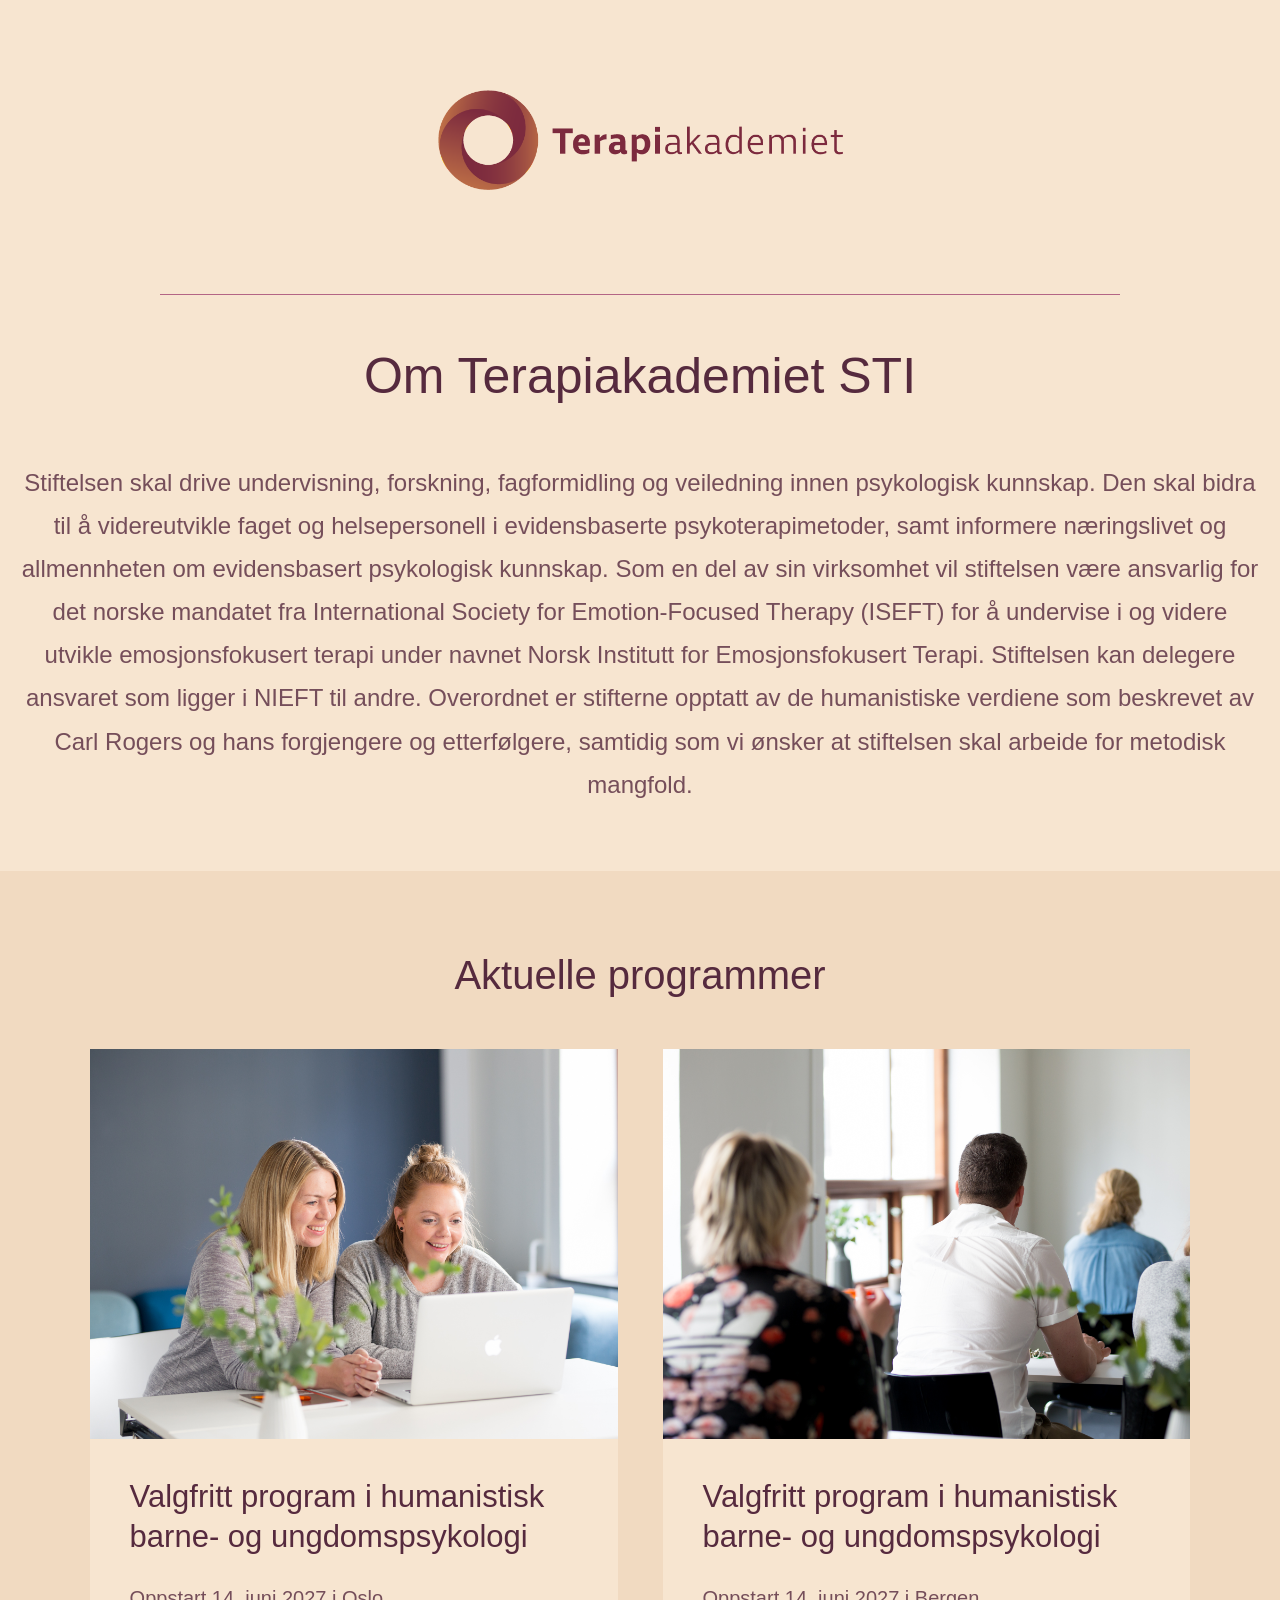
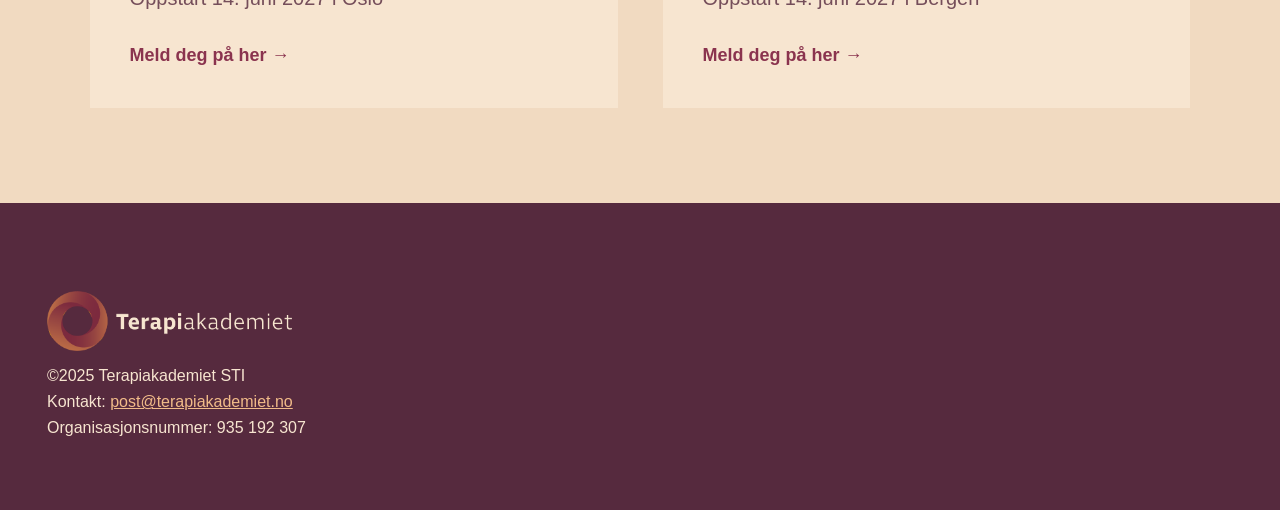
==== index.html @ d8d13974 "Første versjon av Terapiakademiet" ====
<!doctype html>
<html lang="no">
  <head>
    <meta charset="UTF-8" />
    <meta name="viewport" content="width=device-width, initial-scale=1.0" />

    <title>Terapiakademiet</title>

    <link rel="icon" type="image/png" href="images/favicon.png" />
    <link rel="stylesheet" href="style.css" />
  </head>

  <body>
    <!-- TOPP -->
    <header class="top">
      <img
        src="images/logo-burgunder.png"
        alt="Terapiakademiet"
        class="header-logo"
      />
    </header>

    <main>
      <!-- OM TERAPIAKADEMIET -->
      <div class="divider"></div>

      <section class="about">
        <h1>Om Terapiakademiet STI</h1>

        <p>
          Stiftelsen skal drive undervisning, forskning, fagformidling og
          veiledning innen psykologisk kunnskap. Den skal bidra til å
          videreutvikle faget og helsepersonell i evidensbaserte
          psykoterapimetoder, samt informere næringslivet og allmennheten om
          evidensbasert psykologisk kunnskap. Som en del av sin virksomhet vil
          stiftelsen være ansvarlig for det norske mandatet fra International
          Society for Emotion-Focused Therapy (ISEFT) for å undervise i og
          videre utvikle emosjonsfokusert terapi under navnet Norsk Institutt
          for Emosjonsfokusert Terapi. Stiftelsen kan delegere ansvaret som
          ligger i NIEFT til andre. Overordnet er stifterne opptatt av de
          humanistiske verdiene som beskrevet av Carl Rogers og hans forgjengere
          og etterfølgere, samtidig som vi ønsker at stiftelsen skal arbeide for
          metodisk mangfold.
        </p>
      </section>

      <!-- AKTUELLE PROGRAMMER -->
      <section class="courses">
        <div class="courses-inner">
          <h2>Aktuelle programmer</h2>

          <div class="course-grid">
            <!-- OSLO -->
            <a href="oslo.html" class="course-card">
              <img
                src="images/oslo.jpg"
                alt="Valgfritt program i humanistisk barne- og ungdomspsykologi i Oslo"
                class="course-image"
              />

              <div class="course-content">
                <h3>
                  Valgfritt program i humanistisk barne- og ungdomspsykologi
                </h3>

                <p class="course-start">Oppstart 14. juni 2027 i Oslo</p>

                <p class="course-link">Meld deg på her →</p>
              </div>
            </a>

            <!-- BERGEN -->
            <a href="bergen.html" class="course-card">
              <img
                src="images/bergen.jpg"
                alt="Valgfritt program i humanistisk barne- og ungdomspsykologi i Bergen"
                class="course-image"
              />

              <div class="course-content">
                <h3>
                  Valgfritt program i humanistisk barne- og ungdomspsykologi
                </h3>

                <p class="course-start">Oppstart 14. juni 2027 i Bergen</p>

                <p class="course-link">Meld deg på her →</p>
              </div>
            </a>
          </div>
        </div>
      </section>
    </main>

    <!-- FOOTER -->
    <footer>
      <img
        src="images/logo-lys.png"
        alt="Terapiakademiet"
        class="footer-logo"
      />

      <p>©2025 Terapiakademiet STI</p>

      <p>
        Kontakt:
        <a href="mailto:post@terapiakademiet.no"> post@terapiakademiet.no </a>
      </p>

      <p>Organisasjonsnummer: 935 192 307</p>
    </footer>
  </body>
</html>
---- style.css ----
/* ========================================
   GRUNNINNSTILLINGER
======================================== */

* {
  box-sizing: border-box;
}

html,
body {
  margin: 0;
  padding: 0;
}

body {
  background-color: #f7e5d0;
  color: #562a3e;
  font-family: "Segoe UI", Arial, sans-serif;
}

/* ========================================
   FORSIDE - TOPP
======================================== */

.top {
  height: 294px;
  display: flex;
  justify-content: center;
  align-items: flex-start;
  padding-top: 90px;
}

.header-logo {
  width: 405px;
  height: auto;
  display: block;
}

/* ========================================
   FORSIDE - SKILLELINJE
======================================== */

.divider {
  width: 75%;
  height: 1px;
  background-color: #b36585;
  margin: 0 auto;
}

/* ========================================
   FORSIDE - OM TERAPIAKADEMIET
======================================== */

.about {
  width: 100%;
  margin: 0 auto;
  padding: 50px 20px 65px;
  text-align: center;
}

.about h1 {
  margin: 0 0 53px;
  font-size: 50px;
  line-height: 1.25;
  font-weight: 500;
  color: #562a3e;
}

.about p {
  max-width: 2175px;
  margin: 0 auto;
  font-size: 24px;
  line-height: 1.8;
  font-weight: 300;
  color: #754e5a;
}

/* ========================================
   FORSIDE - AKTUELLE PROGRAMMER
======================================== */

.courses {
  background-color: #f1dac1;
  padding: 80px 7% 95px;
}

.courses-inner {
  max-width: 1500px;
  margin: 0 auto;
}

.courses h2 {
  margin: 0 0 50px;
  text-align: center;
  font-size: 40px;
  line-height: 1.2;
  font-weight: 500;
  color: #562a3e;
}

.course-grid {
  display: grid;
  grid-template-columns: repeat(2, minmax(0, 1fr));
  gap: 45px;
}

/* ========================================
   FORSIDE - KURSKORT
======================================== */

.course-card {
  display: flex;
  flex-direction: column;
  background-color: #f7e5d0;
  text-decoration: none;
  color: #562a3e;
  overflow: hidden;

  transition:
    transform 0.2s ease,
    box-shadow 0.2s ease;
}

.course-card:hover {
  transform: translateY(-5px);
  box-shadow: 0 14px 30px rgba(86, 42, 62, 0.14);
}

.course-image {
  display: block;
  width: 100%;
  height: 390px;
  object-fit: cover;
}

.course-content {
  display: flex;
  flex-direction: column;
  flex-grow: 1;
  padding: 38px 40px 40px;
}

.course-content h3 {
  margin: 0 0 25px;
  font-size: 31px;
  line-height: 1.3;
  font-weight: 500;
  color: #562a3e;
}

.course-start {
  margin: 0 0 30px;
  font-size: 20px;
  line-height: 1.5;
  color: #754e5a;
}

.course-link {
  margin: auto 0 0;
  font-size: 18px;
  line-height: 1.4;
  font-weight: 600;
  color: #8a334e;
}

.course-card:hover .course-link {
  text-decoration: underline;
}

/* ========================================
   KURSSIDER - TOPP
======================================== */

.course-header {
  padding: 45px 7%;
  background-color: #f7e5d0;
}

.course-header-logo {
  width: 260px;
  height: auto;
  display: block;
}

/* ========================================
   KURSSIDER - HERO
======================================== */

.course-hero {
  background-color: #f7e5d0;
  padding: 55px 7% 90px;
}

.course-hero-inner {
  max-width: 1500px;
  margin: 0 auto;

  display: grid;
  grid-template-columns: 1.05fr 0.95fr;
  gap: 75px;
  align-items: center;
}

.course-eyebrow {
  margin: 0 0 22px;
  font-size: 15px;
  letter-spacing: 2px;
  font-weight: 600;
  color: #92506a;
}

.course-hero h1 {
  margin: 0 0 32px;
  font-size: 58px;
  line-height: 1.08;
  font-weight: 500;
  color: #562a3e;
}

.course-lead {
  max-width: 700px;
  margin: 0 0 38px;
  font-size: 22px;
  line-height: 1.6;
  color: #754e5a;
}

.course-hero-image img {
  width: 100%;
  height: 510px;
  display: block;
  object-fit: cover;
}

/* ========================================
   KNAPPER
======================================== */

.course-button {
  display: inline-block;
  padding: 16px 28px;
  background-color: #562a3e;
  color: #f7e5d0;
  text-decoration: none;
  font-size: 17px;
  font-weight: 600;
}

.course-button:hover {
  opacity: 0.88;
}

.disabled-button {
  cursor: default;
  pointer-events: none;
  opacity: 0.72;
}

/* ========================================
   PRAKTISK INFO
======================================== */

.practical {
  background-color: #562a3e;
  color: #f7e5d0;
  padding: 42px 7%;
}

.practical-grid {
  max-width: 1500px;
  margin: 0 auto;

  display: grid;
  grid-template-columns: repeat(4, 1fr);
  gap: 40px;
}

.practical-item {
  display: flex;
  flex-direction: column;
  gap: 8px;
}

.practical-label {
  font-size: 13px;
  text-transform: uppercase;
  letter-spacing: 1.4px;
  opacity: 0.75;
}

.practical-item strong {
  font-size: 18px;
  font-weight: 500;
}

/* ========================================
   KURSSIDER - GENERELLE SEKSJONER
======================================== */

.course-section {
  padding: 90px 7%;
  background-color: #f7e5d0;
}

.course-section-alt {
  background-color: #f1dac1;
}

.text-container {
  max-width: 1050px;
  margin: 0 auto;
}

.wide-container {
  max-width: 1500px;
  margin: 0 auto;
}

.course-section h2 {
  margin: 0 0 35px;
  font-size: 40px;
  line-height: 1.2;
  font-weight: 500;
  color: #562a3e;
}

.course-section p {
  margin: 0 0 22px;
  font-size: 19px;
  line-height: 1.8;
  color: #754e5a;
}

.center-heading {
  margin-bottom: 50px !important;
  text-align: center;
}

/* ========================================
   SAMLINGER
======================================== */

.session-grid {
  display: grid;
  grid-template-columns: repeat(2, 1fr);
  gap: 30px;
}

.session-card {
  padding: 42px;
  background-color: #f1dac1;
}

.session-number {
  margin: 0 0 15px !important;
  font-size: 14px !important;
  font-weight: 600;
  text-transform: uppercase;
  letter-spacing: 1.5px;
  color: #92506a !important;
}

.session-card h3 {
  margin: 0 0 17px;
  font-size: 27px;
  line-height: 1.3;
  font-weight: 500;
  color: #562a3e;
}

.session-date {
  margin: 0 0 22px !important;
  font-size: 18px !important;
  font-weight: 600;
  color: #562a3e !important;
}

.session-card p:last-child {
  margin-bottom: 0;
  font-size: 17px;
}

/* ========================================
   LISTER
======================================== */

.course-list {
  margin: 0;
  padding-left: 24px;
}

.course-list li {
  margin-bottom: 15px;
  padding-left: 7px;
  font-size: 18px;
  line-height: 1.65;
  color: #754e5a;
}

/* ========================================
   FORELESERE
======================================== */

.teacher-grid {
  display: grid;
  grid-template-columns: repeat(2, 1fr);
  gap: 30px;
}

.teacher-card {
  padding: 34px 38px 38px;
  background-color: #f7e5d0;
  text-align: center;
}

/* Små, naturlige, runde profilbilder */

.teacher-photo {
  width: 110px !important;
  height: 110px !important;

  display: block !important;
  margin: 0 auto 20px !important;

  object-fit: cover !important;
  object-position: center 25% !important;

  border-radius: 50% !important;
}

/* Navn */

.teacher-card h3 {
  margin: 0 0 7px;
  font-size: 25px;
  line-height: 1.25;
  font-weight: 500;
  color: #562a3e;
}

/* Rolle */

.teacher-role {
  margin: 0 0 20px !important;
  font-size: 14px !important;
  line-height: 1.4 !important;
  font-weight: 600;
  color: #92506a !important;
}

/* Biografitekst */

.teacher-card p:not(.teacher-role) {
  text-align: left;
  font-size: 17px;
  line-height: 1.7;
}

/* ========================================
   PÅMELDINGSFELT
======================================== */

.signup {
  padding: 90px 7%;
  background-color: #7d3a52;
  color: #f7e5d0;
  text-align: center;
}

.signup-inner {
  max-width: 900px;
  margin: 0 auto;
}

.signup-small {
  margin: 0 0 18px;
  font-size: 14px;
  letter-spacing: 1.7px;
  font-weight: 600;
}

.signup h2 {
  margin: 0 0 22px;
  font-size: 42px;
  line-height: 1.25;
  font-weight: 500;
}

.signup p {
  font-size: 19px;
}

.signup-button {
  display: inline-block;
  margin-top: 25px;
  padding: 16px 30px;

  background-color: #f7e5d0;
  color: #562a3e;

  text-decoration: none;
  font-size: 17px;
  font-weight: 600;
}

/* ========================================
   FOOTER
======================================== */

footer {
  min-height: 307px;
  background-color: #562a3e;
  color: #f7e5d0;
  padding: 88px 47px 42px;
  font-size: 16px;
}

.footer-logo {
  display: block;
  width: 245px;
  height: auto;
  margin-bottom: 16px;
}

footer p {
  margin: 8px 0;
}

footer a {
  color: #f1bb89;
}

/* ========================================
   NETTBRETT / MOBIL
======================================== */

@media (max-width: 900px) {
  /* FORSIDE */

  .top {
    height: 210px;
    padding-top: 65px;
  }

  .header-logo {
    width: 300px;
    max-width: 80%;
  }

  .divider {
    width: 86%;
  }

  .about {
    padding: 40px 25px 55px;
  }

  .about h1 {
    margin-bottom: 32px;
    font-size: 34px;
  }

  .about p {
    font-size: 17px;
    line-height: 1.8;
  }

  /* FORSIDE - KURS */

  .courses {
    padding: 60px 25px 70px;
  }

  .courses h2 {
    margin-bottom: 35px;
    font-size: 32px;
  }

  .course-grid {
    grid-template-columns: 1fr;
    gap: 35px;
  }

  .course-image {
    height: 300px;
  }

  .course-content {
    padding: 30px;
  }

  .course-content h3 {
    font-size: 25px;
  }

  .course-start {
    font-size: 18px;
  }

  .course-link {
    font-size: 16px;
  }

  /* KURSSIDER */

  .course-header {
    padding: 30px 25px;
  }

  .course-header-logo {
    width: 220px;
  }

  .course-hero {
    padding: 35px 25px 60px;
  }

  .course-hero-inner {
    grid-template-columns: 1fr;
    gap: 40px;
  }

  .course-hero h1 {
    font-size: 39px;
  }

  .course-lead {
    font-size: 18px;
  }

  .course-hero-image img {
    height: 320px;
  }

  .practical {
    padding: 35px 25px;
  }

  .practical-grid {
    grid-template-columns: repeat(2, 1fr);
  }

  .course-section {
    padding: 60px 25px;
  }

  .course-section h2 {
    font-size: 32px;
  }

  .course-section p {
    font-size: 17px;
  }

  .session-grid {
    grid-template-columns: 1fr;
  }

  /* FORELESERE */

  .teacher-grid {
    grid-template-columns: 1fr;
  }

  .teacher-photo {
    width: 100px !important;
    height: 100px !important;
  }

  /* PÅMELDING */

  .signup {
    padding: 65px 25px;
  }

  .signup h2 {
    font-size: 32px;
  }

  /* FOOTER */

  footer {
    min-height: 220px;
    padding: 55px 25px;
  }

  .footer-logo {
    width: 190px;
  }
}

/* ========================================
   LITEN MOBIL
======================================== */

@media (max-width: 550px) {
  .practical-grid {
    grid-template-columns: 1fr;
    gap: 25px;
  }

  .course-hero h1 {
    font-size: 34px;
  }

  .course-hero-image img {
    height: 260px;
  }

  .session-card {
    padding: 30px;
  }

  .teacher-card {
    padding: 30px 25px;
  }

  .teacher-photo {
    width: 92px !important;
    height: 92px !important;
  }
}
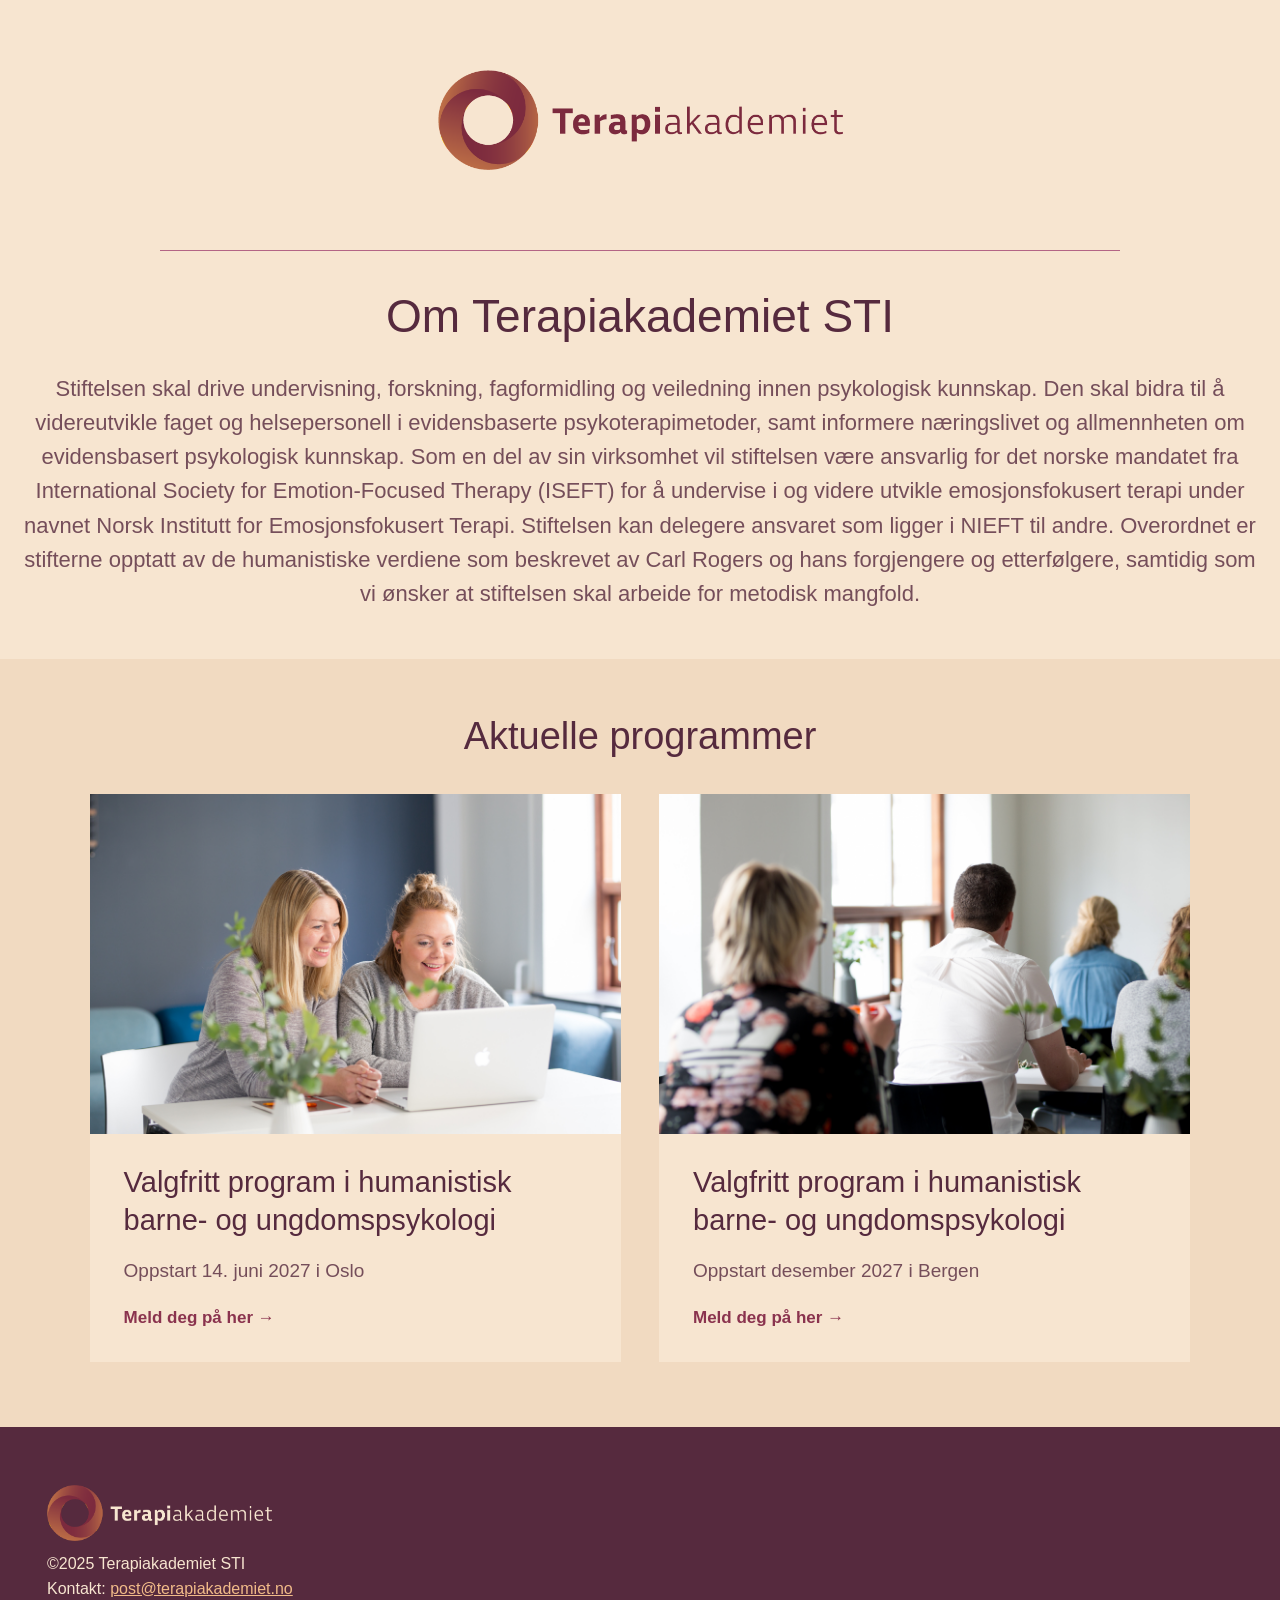
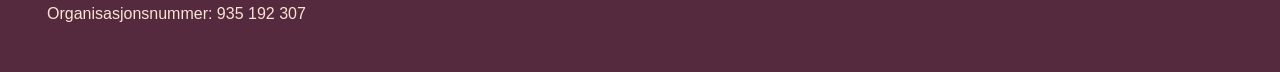
==== commit 7d458cf9: "endret dato på oppstart i bergen" ====
--- a/index.html
+++ b/index.html
@@ -82,7 +82,7 @@
                   Valgfritt program i humanistisk barne- og ungdomspsykologi
                 </h3>
 
-                <p class="course-start">Oppstart 14. juni 2027 i Bergen</p>
+                <p class="course-start">Oppstart desember 2027 i Bergen</p>
 
                 <p class="course-link">Meld deg på her →</p>
               </div>
--- a/style.css
+++ b/style.css
@@ -23,11 +23,11 @@
 ======================================== */
 
 .top {
-  height: 294px;
+  height: 250px;
   display: flex;
   justify-content: center;
   align-items: flex-start;
-  padding-top: 90px;
+  padding-top: 70px;
 }
 
 .header-logo {
@@ -54,23 +54,23 @@
 .about {
   width: 100%;
   margin: 0 auto;
-  padding: 50px 20px 65px;
+  padding: 38px 20px 48px;
   text-align: center;
 }
 
 .about h1 {
-  margin: 0 0 53px;
-  font-size: 50px;
-  line-height: 1.25;
+  margin: 0 0 28px;
+  font-size: 46px;
+  line-height: 1.2;
   font-weight: 500;
   color: #562a3e;
 }
 
 .about p {
-  max-width: 2175px;
-  margin: 0 auto;
-  font-size: 24px;
-  line-height: 1.8;
+  max-width: 1800px;
+  margin: 0 auto;
+  font-size: 22px;
+  line-height: 1.55;
   font-weight: 300;
   color: #754e5a;
 }
@@ -81,7 +81,7 @@
 
 .courses {
   background-color: #f1dac1;
-  padding: 80px 7% 95px;
+  padding: 55px 7% 65px;
 }
 
 .courses-inner {
@@ -90,9 +90,9 @@
 }
 
 .courses h2 {
-  margin: 0 0 50px;
+  margin: 0 0 35px;
   text-align: center;
-  font-size: 40px;
+  font-size: 38px;
   line-height: 1.2;
   font-weight: 500;
   color: #562a3e;
@@ -101,7 +101,7 @@
 .course-grid {
   display: grid;
   grid-template-columns: repeat(2, minmax(0, 1fr));
-  gap: 45px;
+  gap: 38px;
 }
 
 /* ========================================
@@ -129,7 +129,7 @@
 .course-image {
   display: block;
   width: 100%;
-  height: 390px;
+  height: 340px;
   object-fit: cover;
 }
 
@@ -137,97 +137,97 @@
   display: flex;
   flex-direction: column;
   flex-grow: 1;
-  padding: 38px 40px 40px;
+  padding: 30px 34px 32px;
 }
 
 .course-content h3 {
-  margin: 0 0 25px;
-  font-size: 31px;
-  line-height: 1.3;
+  margin: 0 0 18px;
+  font-size: 29px;
+  line-height: 1.28;
   font-weight: 500;
   color: #562a3e;
 }
 
 .course-start {
-  margin: 0 0 30px;
+  margin: 0 0 22px;
+  font-size: 19px;
+  line-height: 1.45;
+  color: #754e5a;
+}
+
+.course-link {
+  margin: auto 0 0;
+  font-size: 17px;
+  line-height: 1.4;
+  font-weight: 600;
+  color: #8a334e;
+}
+
+.course-card:hover .course-link {
+  text-decoration: underline;
+}
+
+/* ========================================
+   KURSSIDER - TOPP
+======================================== */
+
+.course-header {
+  padding: 30px 7%;
+  background-color: #f7e5d0;
+}
+
+.course-header-logo {
+  width: 240px;
+  height: auto;
+  display: block;
+}
+
+/* ========================================
+   KURSSIDER - HERO
+======================================== */
+
+.course-hero {
+  background-color: #f7e5d0;
+  padding: 35px 7% 55px;
+}
+
+.course-hero-inner {
+  max-width: 1500px;
+  margin: 0 auto;
+
+  display: grid;
+  grid-template-columns: 1.05fr 0.95fr;
+  gap: 60px;
+  align-items: center;
+}
+
+.course-eyebrow {
+  margin: 0 0 16px;
+  font-size: 14px;
+  letter-spacing: 2px;
+  font-weight: 600;
+  color: #92506a;
+}
+
+.course-hero h1 {
+  margin: 0 0 24px;
+  font-size: 52px;
+  line-height: 1.08;
+  font-weight: 500;
+  color: #562a3e;
+}
+
+.course-lead {
+  max-width: 700px;
+  margin: 0 0 28px;
   font-size: 20px;
   line-height: 1.5;
   color: #754e5a;
 }
 
-.course-link {
-  margin: auto 0 0;
-  font-size: 18px;
-  line-height: 1.4;
-  font-weight: 600;
-  color: #8a334e;
-}
-
-.course-card:hover .course-link {
-  text-decoration: underline;
-}
-
-/* ========================================
-   KURSSIDER - TOPP
-======================================== */
-
-.course-header {
-  padding: 45px 7%;
-  background-color: #f7e5d0;
-}
-
-.course-header-logo {
-  width: 260px;
-  height: auto;
-  display: block;
-}
-
-/* ========================================
-   KURSSIDER - HERO
-======================================== */
-
-.course-hero {
-  background-color: #f7e5d0;
-  padding: 55px 7% 90px;
-}
-
-.course-hero-inner {
-  max-width: 1500px;
-  margin: 0 auto;
-
-  display: grid;
-  grid-template-columns: 1.05fr 0.95fr;
-  gap: 75px;
-  align-items: center;
-}
-
-.course-eyebrow {
-  margin: 0 0 22px;
-  font-size: 15px;
-  letter-spacing: 2px;
-  font-weight: 600;
-  color: #92506a;
-}
-
-.course-hero h1 {
-  margin: 0 0 32px;
-  font-size: 58px;
-  line-height: 1.08;
-  font-weight: 500;
-  color: #562a3e;
-}
-
-.course-lead {
-  max-width: 700px;
-  margin: 0 0 38px;
-  font-size: 22px;
-  line-height: 1.6;
-  color: #754e5a;
-}
-
 .course-hero-image img {
   width: 100%;
-  height: 510px;
+  height: 460px;
   display: block;
   object-fit: cover;
 }
@@ -238,11 +238,11 @@
 
 .course-button {
   display: inline-block;
-  padding: 16px 28px;
+  padding: 14px 25px;
   background-color: #562a3e;
   color: #f7e5d0;
   text-decoration: none;
-  font-size: 17px;
+  font-size: 16px;
   font-weight: 600;
 }
 
@@ -263,7 +263,7 @@
 .practical {
   background-color: #562a3e;
   color: #f7e5d0;
-  padding: 42px 7%;
+  padding: 28px 7%;
 }
 
 .practical-grid {
@@ -272,24 +272,24 @@
 
   display: grid;
   grid-template-columns: repeat(4, 1fr);
-  gap: 40px;
+  gap: 35px;
 }
 
 .practical-item {
   display: flex;
   flex-direction: column;
-  gap: 8px;
+  gap: 6px;
 }
 
 .practical-label {
-  font-size: 13px;
+  font-size: 12px;
   text-transform: uppercase;
   letter-spacing: 1.4px;
   opacity: 0.75;
 }
 
 .practical-item strong {
-  font-size: 18px;
+  font-size: 17px;
   font-weight: 500;
 }
 
@@ -298,7 +298,7 @@
 ======================================== */
 
 .course-section {
-  padding: 90px 7%;
+  padding: 55px 7%;
   background-color: #f7e5d0;
 }
 
@@ -307,7 +307,7 @@
 }
 
 .text-container {
-  max-width: 1050px;
+  max-width: 1100px;
   margin: 0 auto;
 }
 
@@ -317,22 +317,26 @@
 }
 
 .course-section h2 {
-  margin: 0 0 35px;
-  font-size: 40px;
+  margin: 0 0 24px;
+  font-size: 37px;
   line-height: 1.2;
   font-weight: 500;
   color: #562a3e;
 }
 
 .course-section p {
-  margin: 0 0 22px;
-  font-size: 19px;
-  line-height: 1.8;
+  margin: 0 0 14px;
+  font-size: 18px;
+  line-height: 1.55;
   color: #754e5a;
 }
 
+.course-section p:last-child {
+  margin-bottom: 0;
+}
+
 .center-heading {
-  margin-bottom: 50px !important;
+  margin-bottom: 32px !important;
   text-align: center;
 }
 
@@ -343,17 +347,17 @@
 .session-grid {
   display: grid;
   grid-template-columns: repeat(2, 1fr);
-  gap: 30px;
+  gap: 24px;
 }
 
 .session-card {
-  padding: 42px;
+  padding: 28px 30px;
   background-color: #f1dac1;
 }
 
 .session-number {
-  margin: 0 0 15px !important;
-  font-size: 14px !important;
+  margin: 0 0 10px !important;
+  font-size: 13px !important;
   font-weight: 600;
   text-transform: uppercase;
   letter-spacing: 1.5px;
@@ -361,23 +365,28 @@
 }
 
 .session-card h3 {
-  margin: 0 0 17px;
-  font-size: 27px;
-  line-height: 1.3;
+  margin: 0 0 12px;
+  font-size: 24px;
+  line-height: 1.25;
   font-weight: 500;
   color: #562a3e;
 }
 
 .session-date {
-  margin: 0 0 22px !important;
-  font-size: 18px !important;
+  margin: 0 0 14px !important;
+  font-size: 16px !important;
+  line-height: 1.4 !important;
   font-weight: 600;
   color: #562a3e !important;
 }
 
+.session-card p {
+  font-size: 16px;
+  line-height: 1.5;
+}
+
 .session-card p:last-child {
   margin-bottom: 0;
-  font-size: 17px;
 }
 
 /* ========================================
@@ -386,15 +395,19 @@
 
 .course-list {
   margin: 0;
-  padding-left: 24px;
+  padding-left: 22px;
 }
 
 .course-list li {
-  margin-bottom: 15px;
-  padding-left: 7px;
-  font-size: 18px;
-  line-height: 1.65;
+  margin-bottom: 10px;
+  padding-left: 5px;
+  font-size: 17px;
+  line-height: 1.5;
   color: #754e5a;
+}
+
+.course-list li:last-child {
+  margin-bottom: 0;
 }
 
 /* ========================================
@@ -404,23 +417,23 @@
 .teacher-grid {
   display: grid;
   grid-template-columns: repeat(2, 1fr);
-  gap: 30px;
+  gap: 24px;
 }
 
 .teacher-card {
-  padding: 34px 38px 38px;
+  padding: 28px 32px 30px;
   background-color: #f7e5d0;
   text-align: center;
 }
 
-/* Små, naturlige, runde profilbilder */
+/* Runde profilbilder */
 
 .teacher-photo {
   width: 110px !important;
   height: 110px !important;
 
   display: block !important;
-  margin: 0 auto 20px !important;
+  margin: 0 auto 16px !important;
 
   object-fit: cover !important;
   object-position: center 25% !important;
@@ -431,9 +444,9 @@
 /* Navn */
 
 .teacher-card h3 {
-  margin: 0 0 7px;
-  font-size: 25px;
-  line-height: 1.25;
+  margin: 0 0 6px;
+  font-size: 24px;
+  line-height: 1.2;
   font-weight: 500;
   color: #562a3e;
 }
@@ -441,9 +454,9 @@
 /* Rolle */
 
 .teacher-role {
-  margin: 0 0 20px !important;
+  margin: 0 0 14px !important;
   font-size: 14px !important;
-  line-height: 1.4 !important;
+  line-height: 1.35 !important;
   font-weight: 600;
   color: #92506a !important;
 }
@@ -451,9 +464,14 @@
 /* Biografitekst */
 
 .teacher-card p:not(.teacher-role) {
+  margin-bottom: 11px;
   text-align: left;
-  font-size: 17px;
-  line-height: 1.7;
+  font-size: 16px;
+  line-height: 1.5;
+}
+
+.teacher-card p:last-child {
+  margin-bottom: 0;
 }
 
 /* ========================================
@@ -461,7 +479,7 @@
 ======================================== */
 
 .signup {
-  padding: 90px 7%;
+  padding: 60px 7%;
   background-color: #7d3a52;
   color: #f7e5d0;
   text-align: center;
@@ -473,33 +491,35 @@
 }
 
 .signup-small {
-  margin: 0 0 18px;
-  font-size: 14px;
+  margin: 0 0 12px;
+  font-size: 13px;
   letter-spacing: 1.7px;
   font-weight: 600;
 }
 
 .signup h2 {
-  margin: 0 0 22px;
-  font-size: 42px;
-  line-height: 1.25;
+  margin: 0 0 16px;
+  font-size: 38px;
+  line-height: 1.2;
   font-weight: 500;
 }
 
 .signup p {
-  font-size: 19px;
+  margin: 0;
+  font-size: 18px;
+  line-height: 1.5;
 }
 
 .signup-button {
   display: inline-block;
-  margin-top: 25px;
-  padding: 16px 30px;
+  margin-top: 20px;
+  padding: 14px 27px;
 
   background-color: #f7e5d0;
   color: #562a3e;
 
   text-decoration: none;
-  font-size: 17px;
+  font-size: 16px;
   font-weight: 600;
 }
 
@@ -508,22 +528,22 @@
 ======================================== */
 
 footer {
-  min-height: 307px;
+  min-height: 245px;
   background-color: #562a3e;
   color: #f7e5d0;
-  padding: 88px 47px 42px;
+  padding: 58px 47px 36px;
   font-size: 16px;
 }
 
 .footer-logo {
   display: block;
-  width: 245px;
+  width: 225px;
   height: auto;
-  margin-bottom: 16px;
+  margin-bottom: 14px;
 }
 
 footer p {
-  margin: 8px 0;
+  margin: 7px 0;
 }
 
 footer a {
@@ -535,11 +555,9 @@
 ======================================== */
 
 @media (max-width: 900px) {
-  /* FORSIDE */
-
   .top {
-    height: 210px;
-    padding-top: 65px;
+    height: 190px;
+    padding-top: 55px;
   }
 
   .header-logo {
@@ -552,111 +570,120 @@
   }
 
   .about {
-    padding: 40px 25px 55px;
+    padding: 32px 25px 42px;
   }
 
   .about h1 {
-    margin-bottom: 32px;
+    margin-bottom: 22px;
     font-size: 34px;
   }
 
   .about p {
     font-size: 17px;
-    line-height: 1.8;
-  }
-
-  /* FORSIDE - KURS */
+    line-height: 1.55;
+  }
+
+  /* Forside kurs */
 
   .courses {
-    padding: 60px 25px 70px;
+    padding: 45px 25px 55px;
   }
 
   .courses h2 {
-    margin-bottom: 35px;
-    font-size: 32px;
+    margin-bottom: 28px;
+    font-size: 31px;
   }
 
   .course-grid {
     grid-template-columns: 1fr;
-    gap: 35px;
+    gap: 28px;
   }
 
   .course-image {
-    height: 300px;
+    height: 290px;
   }
 
   .course-content {
-    padding: 30px;
+    padding: 27px;
   }
 
   .course-content h3 {
-    font-size: 25px;
+    font-size: 24px;
   }
 
   .course-start {
-    font-size: 18px;
+    font-size: 17px;
   }
 
   .course-link {
     font-size: 16px;
   }
 
-  /* KURSSIDER */
+  /* Kurssider */
 
   .course-header {
-    padding: 30px 25px;
+    padding: 25px;
   }
 
   .course-header-logo {
-    width: 220px;
+    width: 210px;
   }
 
   .course-hero {
-    padding: 35px 25px 60px;
+    padding: 28px 25px 42px;
   }
 
   .course-hero-inner {
     grid-template-columns: 1fr;
-    gap: 40px;
+    gap: 30px;
   }
 
   .course-hero h1 {
-    font-size: 39px;
+    font-size: 38px;
   }
 
   .course-lead {
     font-size: 18px;
+    margin-bottom: 24px;
   }
 
   .course-hero-image img {
-    height: 320px;
+    height: 310px;
   }
 
   .practical {
-    padding: 35px 25px;
+    padding: 25px;
   }
 
   .practical-grid {
     grid-template-columns: repeat(2, 1fr);
+    gap: 25px;
   }
 
   .course-section {
-    padding: 60px 25px;
+    padding: 42px 25px;
   }
 
   .course-section h2 {
-    font-size: 32px;
+    margin-bottom: 20px;
+    font-size: 31px;
   }
 
   .course-section p {
+    margin-bottom: 12px;
     font-size: 17px;
+    line-height: 1.5;
   }
 
   .session-grid {
     grid-template-columns: 1fr;
   }
 
-  /* FORELESERE */
+  .session-card {
+    padding: 26px;
+  }
+
+  /* Forelesere */
 
   .teacher-grid {
     grid-template-columns: 1fr;
@@ -667,21 +694,21 @@
     height: 100px !important;
   }
 
-  /* PÅMELDING */
+  /* Påmelding */
 
   .signup {
-    padding: 65px 25px;
+    padding: 48px 25px;
   }
 
   .signup h2 {
-    font-size: 32px;
-  }
-
-  /* FOOTER */
+    font-size: 31px;
+  }
+
+  /* Footer */
 
   footer {
-    min-height: 220px;
-    padding: 55px 25px;
+    min-height: 200px;
+    padding: 45px 25px;
   }
 
   .footer-logo {
@@ -696,27 +723,44 @@
 @media (max-width: 550px) {
   .practical-grid {
     grid-template-columns: 1fr;
-    gap: 25px;
+    gap: 20px;
   }
 
   .course-hero h1 {
-    font-size: 34px;
+    font-size: 33px;
   }
 
   .course-hero-image img {
-    height: 260px;
+    height: 250px;
+  }
+
+  .course-section {
+    padding: 36px 22px;
+  }
+
+  .course-section h2 {
+    font-size: 29px;
   }
 
   .session-card {
-    padding: 30px;
+    padding: 24px;
   }
 
   .teacher-card {
-    padding: 30px 25px;
+    padding: 26px 24px;
   }
 
   .teacher-photo {
     width: 92px !important;
     height: 92px !important;
   }
-}
+
+  .signup {
+    padding: 42px 22px;
+  }
+}
+@media (max-width: 550px) {
+  .mobile-center-heading {
+    text-align: center !important;
+  }
+}
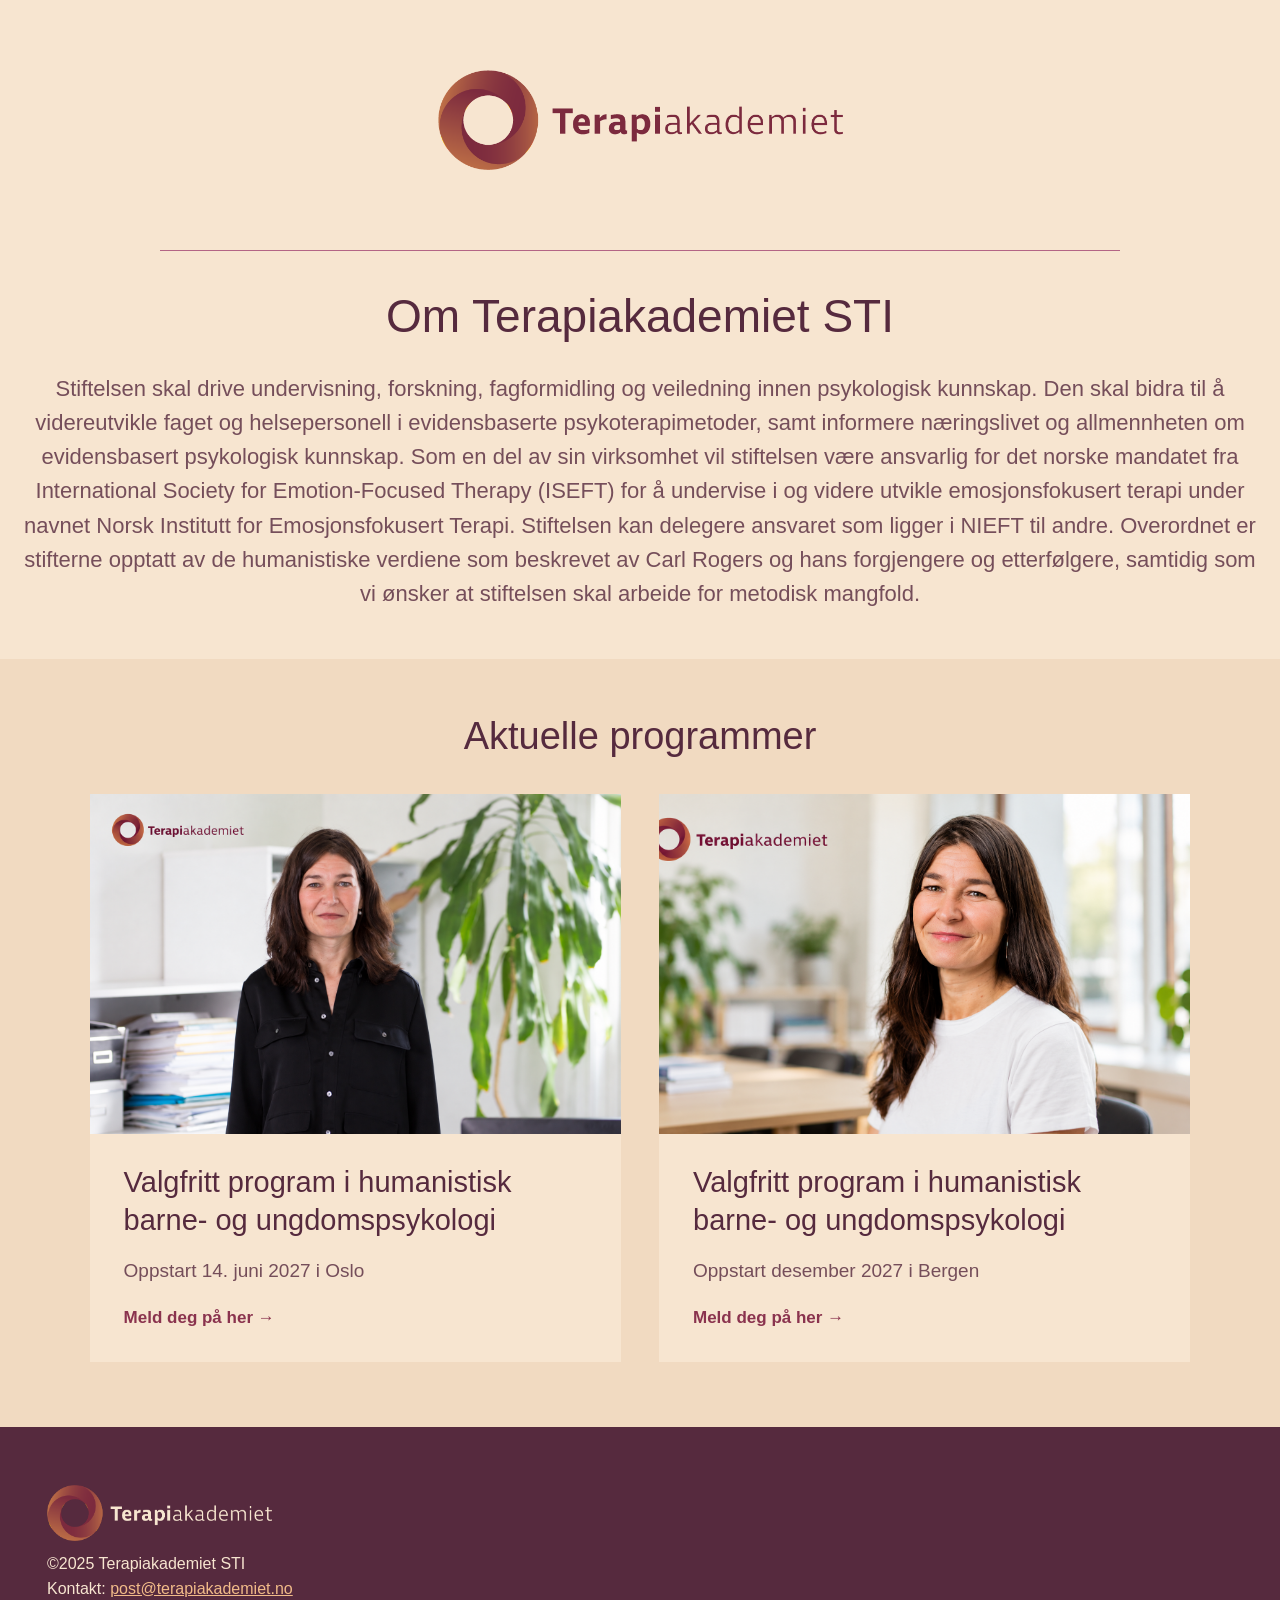
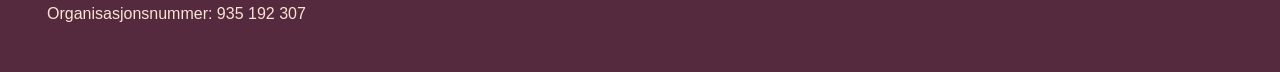
==== commit 36e53c19: "Nye bilder på forsiden." ====
--- a/index.html
+++ b/index.html
@@ -53,9 +53,13 @@
             <!-- OSLO -->
             <a href="oslo.html" class="course-card">
               <img
-                src="images/oslo.jpg"
+                src="images/bente-forside-logo.png"
                 alt="Valgfritt program i humanistisk barne- og ungdomspsykologi i Oslo"
                 class="course-image"
+                style="
+                  object-fit: cover;
+                  object-position: center top !important;
+                "
               />
 
               <div class="course-content">
@@ -72,7 +76,7 @@
             <!-- BERGEN -->
             <a href="bergen.html" class="course-card">
               <img
-                src="images/bergen.jpg"
+                src="images/bente-forside-logo2.png"
                 alt="Valgfritt program i humanistisk barne- og ungdomspsykologi i Bergen"
                 class="course-image"
               />
--- a/style.css
+++ b/style.css
@@ -764,3 +764,6 @@
     text-align: center !important;
   }
 }
+img[src="images/bente-forside.logo.png"] {
+  object-position: center top;
+}
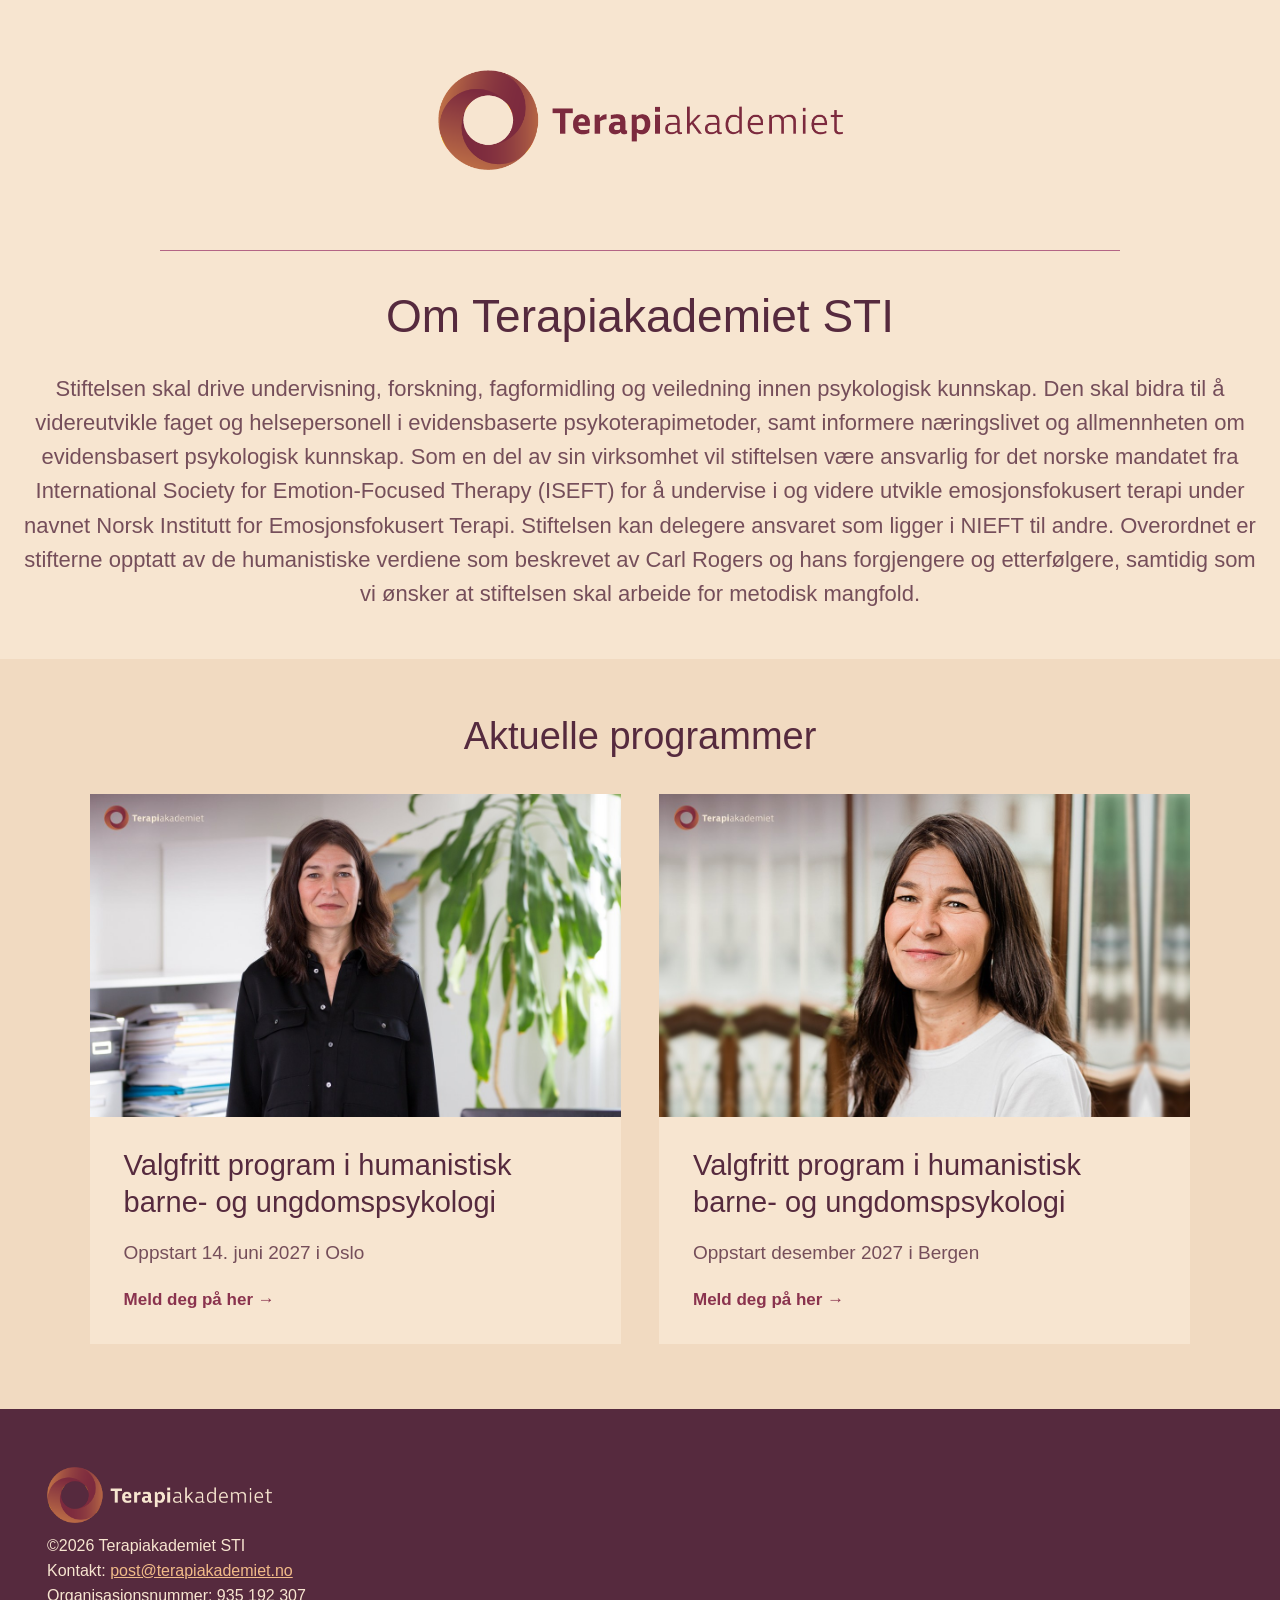
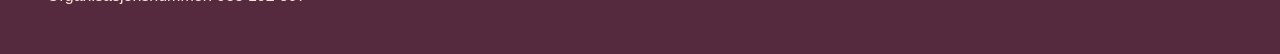
==== commit d86af855: "Nye forsidebilder, oppstart 14. juni i Oslo, lenker til IPR og tekstrettinger - Nye kortbilder med l" ====
--- a/index.html
+++ b/index.html
@@ -53,13 +53,9 @@
             <!-- OSLO -->
             <a href="oslo.html" class="course-card">
               <img
-                src="images/bente-forside-logo.png"
+                src="images/oslo-forside.jpg"
                 alt="Valgfritt program i humanistisk barne- og ungdomspsykologi i Oslo"
-                class="course-image"
-                style="
-                  object-fit: cover;
-                  object-position: center top !important;
-                "
+                class="course-image oslo-course-image"
               />
 
               <div class="course-content">
@@ -76,9 +72,9 @@
             <!-- BERGEN -->
             <a href="bergen.html" class="course-card">
               <img
-                src="images/bente-forside-logo2.png"
+                src="images/bergen-forside.jpg"
                 alt="Valgfritt program i humanistisk barne- og ungdomspsykologi i Bergen"
-                class="course-image"
+                class="course-image bergen-course-image"
               />
 
               <div class="course-content">
@@ -104,7 +100,7 @@
         class="footer-logo"
       />
 
-      <p>©2025 Terapiakademiet STI</p>
+      <p>©2026 Terapiakademiet STI</p>
 
       <p>
         Kontakt:
--- a/style.css
+++ b/style.css
@@ -230,6 +230,11 @@
   height: 460px;
   display: block;
   object-fit: cover;
+}
+
+.course-hero-image img.hero-forside {
+  height: auto !important;
+  aspect-ratio: 1200 / 727;
 }
 
 /* ========================================
@@ -451,6 +456,19 @@
   color: #562a3e;
 }
 
+/* Lenker til IPR sine presentasjonssider */
+
+.teacher-card h3 a,
+.supervisor-name a {
+  color: inherit;
+  text-decoration: none;
+}
+
+.teacher-card h3 a:hover,
+.supervisor-name a:hover {
+  text-decoration: underline;
+}
+
 /* Rolle */
 
 .teacher-role {
@@ -758,12 +776,25 @@
   .signup {
     padding: 42px 22px;
   }
-}
-@media (max-width: 550px) {
+
   .mobile-center-heading {
     text-align: center !important;
   }
-}
-img[src="images/bente-forside.logo.png"] {
+
+  .oslo-course-image,
+  .bergen-course-image {
+    object-position: left top !important;
+  }
+}
+
+/* ========================================
+   KURSBILDER PÅ FORSIDEN
+======================================== */
+
+.oslo-course-image,
+.bergen-course-image {
+  height: auto;
+  aspect-ratio: 1600 / 970;
+  object-fit: cover;
   object-position: center top;
 }
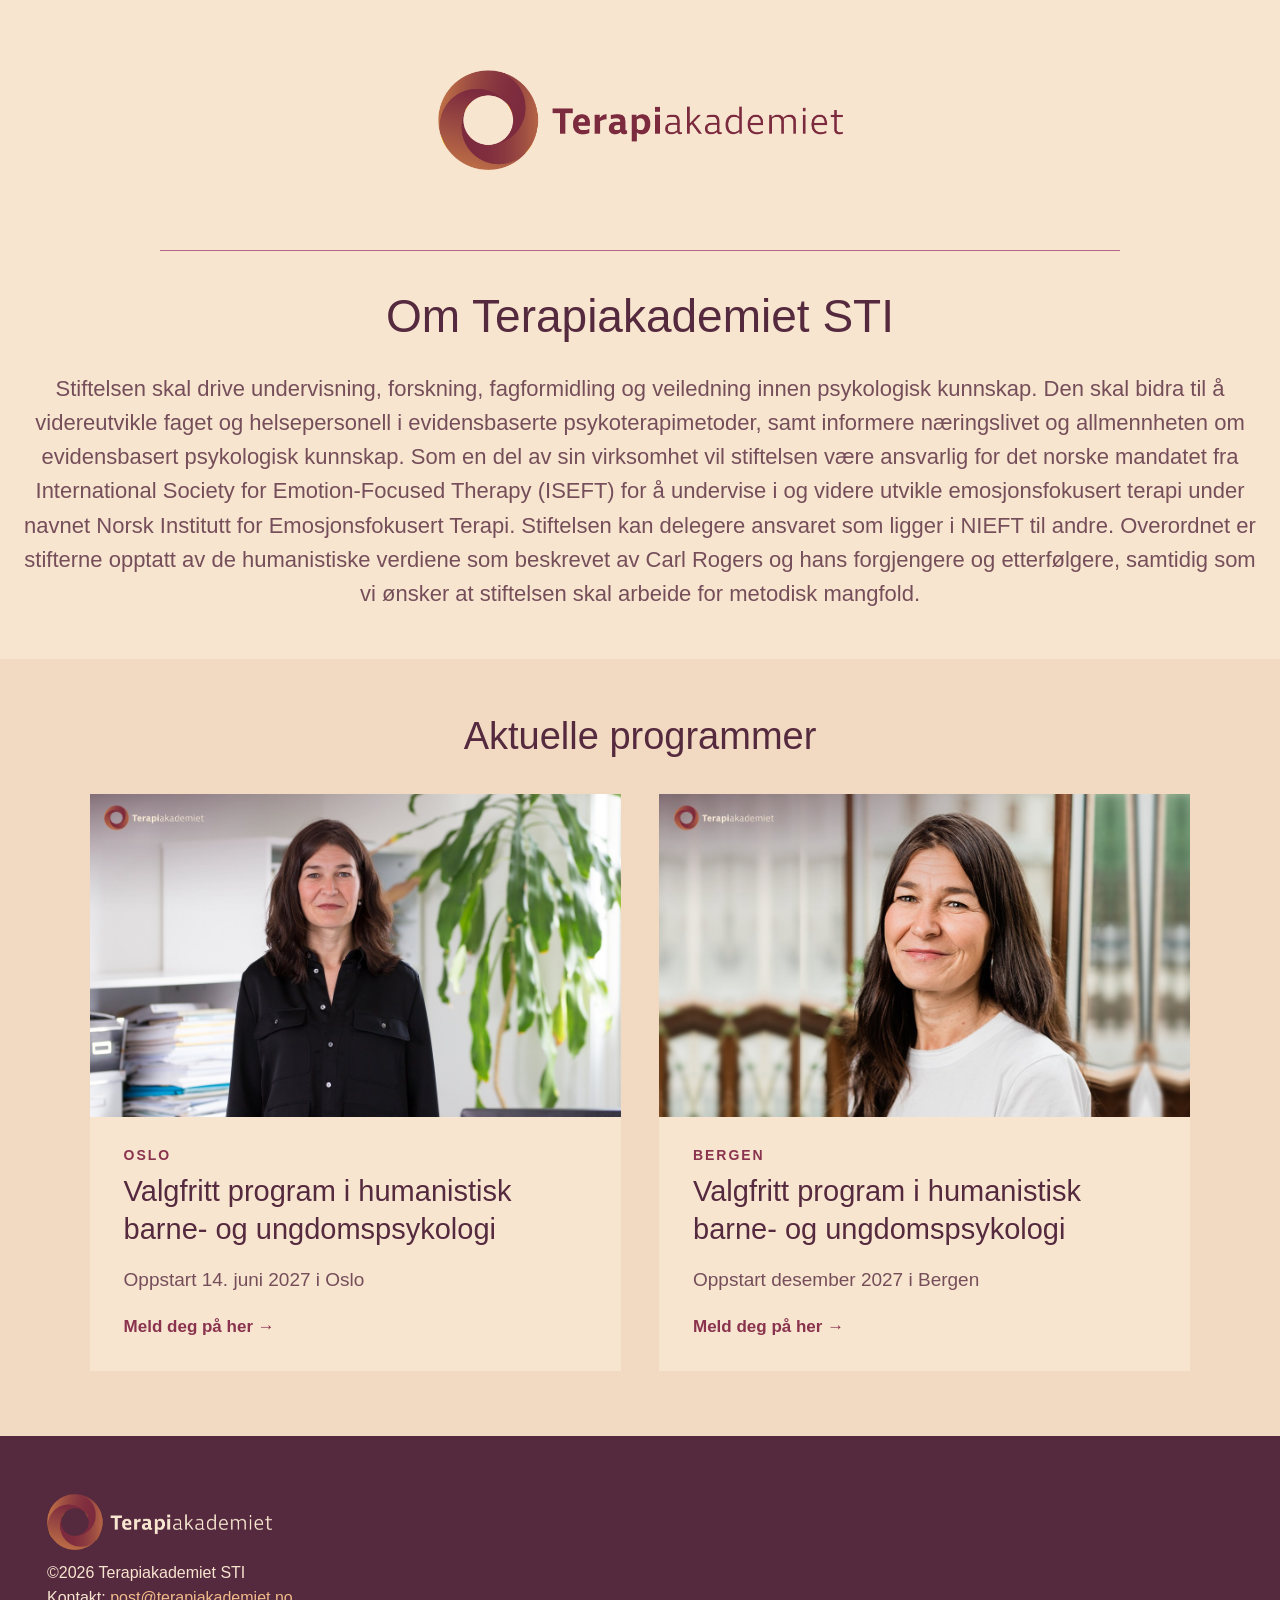
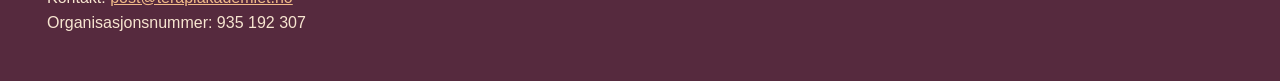
==== commit 5f9a10fd: "Vis by som merke på programkortene på forsiden Co-Authored-By: Claude Sonnet 5.5 <noreply@anthropic." ====
--- a/index.html
+++ b/index.html
@@ -59,6 +59,8 @@
               />
 
               <div class="course-content">
+                <p class="course-city">OSLO</p>
+
                 <h3>
                   Valgfritt program i humanistisk barne- og ungdomspsykologi
                 </h3>
@@ -78,6 +80,8 @@
               />
 
               <div class="course-content">
+                <p class="course-city">BERGEN</p>
+
                 <h3>
                   Valgfritt program i humanistisk barne- og ungdomspsykologi
                 </h3>
--- a/style.css
+++ b/style.css
@@ -138,6 +138,15 @@
   flex-direction: column;
   flex-grow: 1;
   padding: 30px 34px 32px;
+}
+
+.course-city {
+  margin: 0 0 10px;
+  font-size: 14px;
+  line-height: 1.2;
+  font-weight: 600;
+  letter-spacing: 0.14em;
+  color: #8a334e;
 }
 
 .course-content h3 {
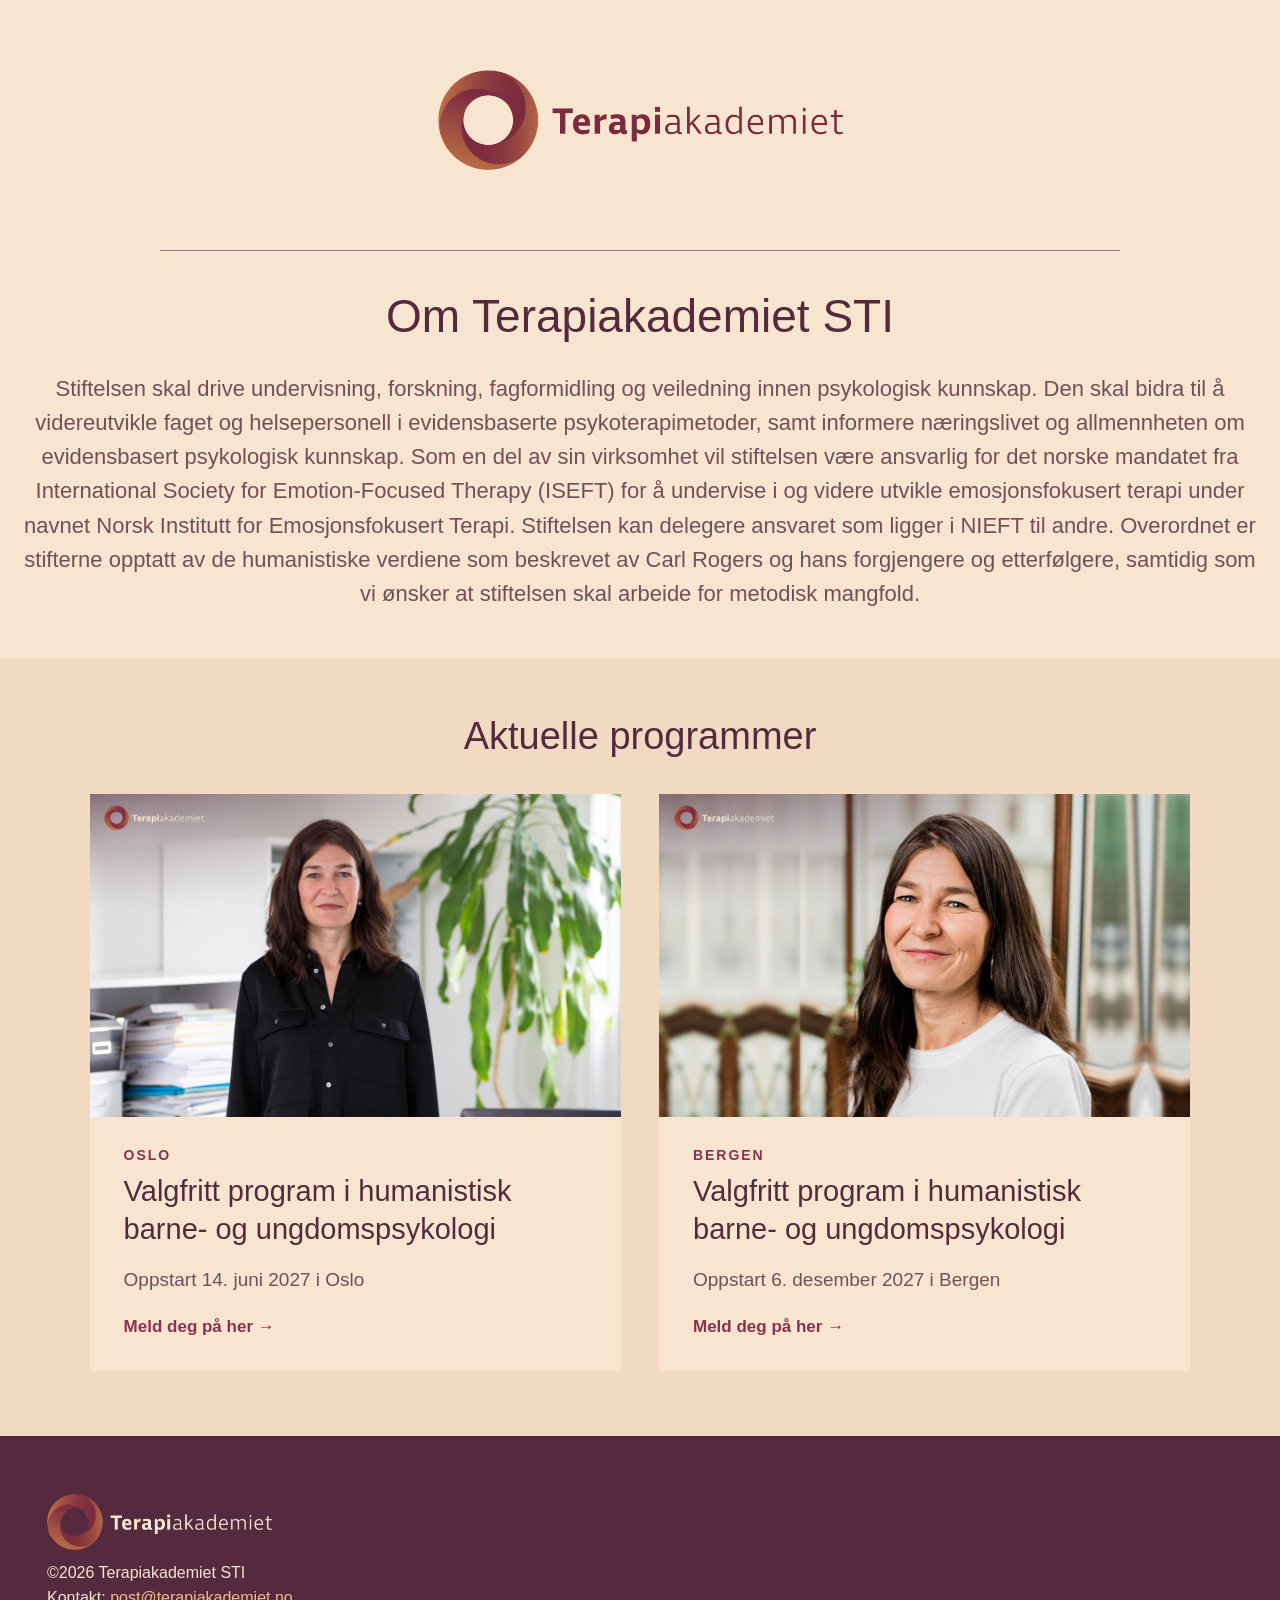
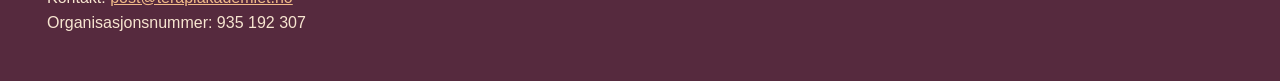
==== commit a95b92f4: "Bergen-datoer, nye fraværsregler, sted og godkjenning som vedlikeholdsaktivitet - Bergen: samlinger " ====
--- a/index.html
+++ b/index.html
@@ -86,7 +86,7 @@
                   Valgfritt program i humanistisk barne- og ungdomspsykologi
                 </h3>
 
-                <p class="course-start">Oppstart desember 2027 i Bergen</p>
+                <p class="course-start">Oppstart 6. desember 2027 i Bergen</p>
 
                 <p class="course-link">Meld deg på her →</p>
               </div>
--- a/style.css
+++ b/style.css
@@ -249,6 +249,26 @@
 /* ========================================
    KNAPPER
 ======================================== */
+
+.approval-note {
+  display: flex;
+  align-items: center;
+  gap: 14px;
+  margin: 32px 0 0;
+  padding: 16px 20px;
+  border-left: 4px solid #8a334e;
+  background-color: rgba(255, 255, 255, 0.45);
+  font-size: 17px;
+  line-height: 1.45;
+  color: #562a3e;
+}
+
+.approval-icon {
+  flex: 0 0 26px;
+  width: 26px;
+  height: 26px;
+  color: #8a334e;
+}
 
 .course-button {
   display: inline-block;
